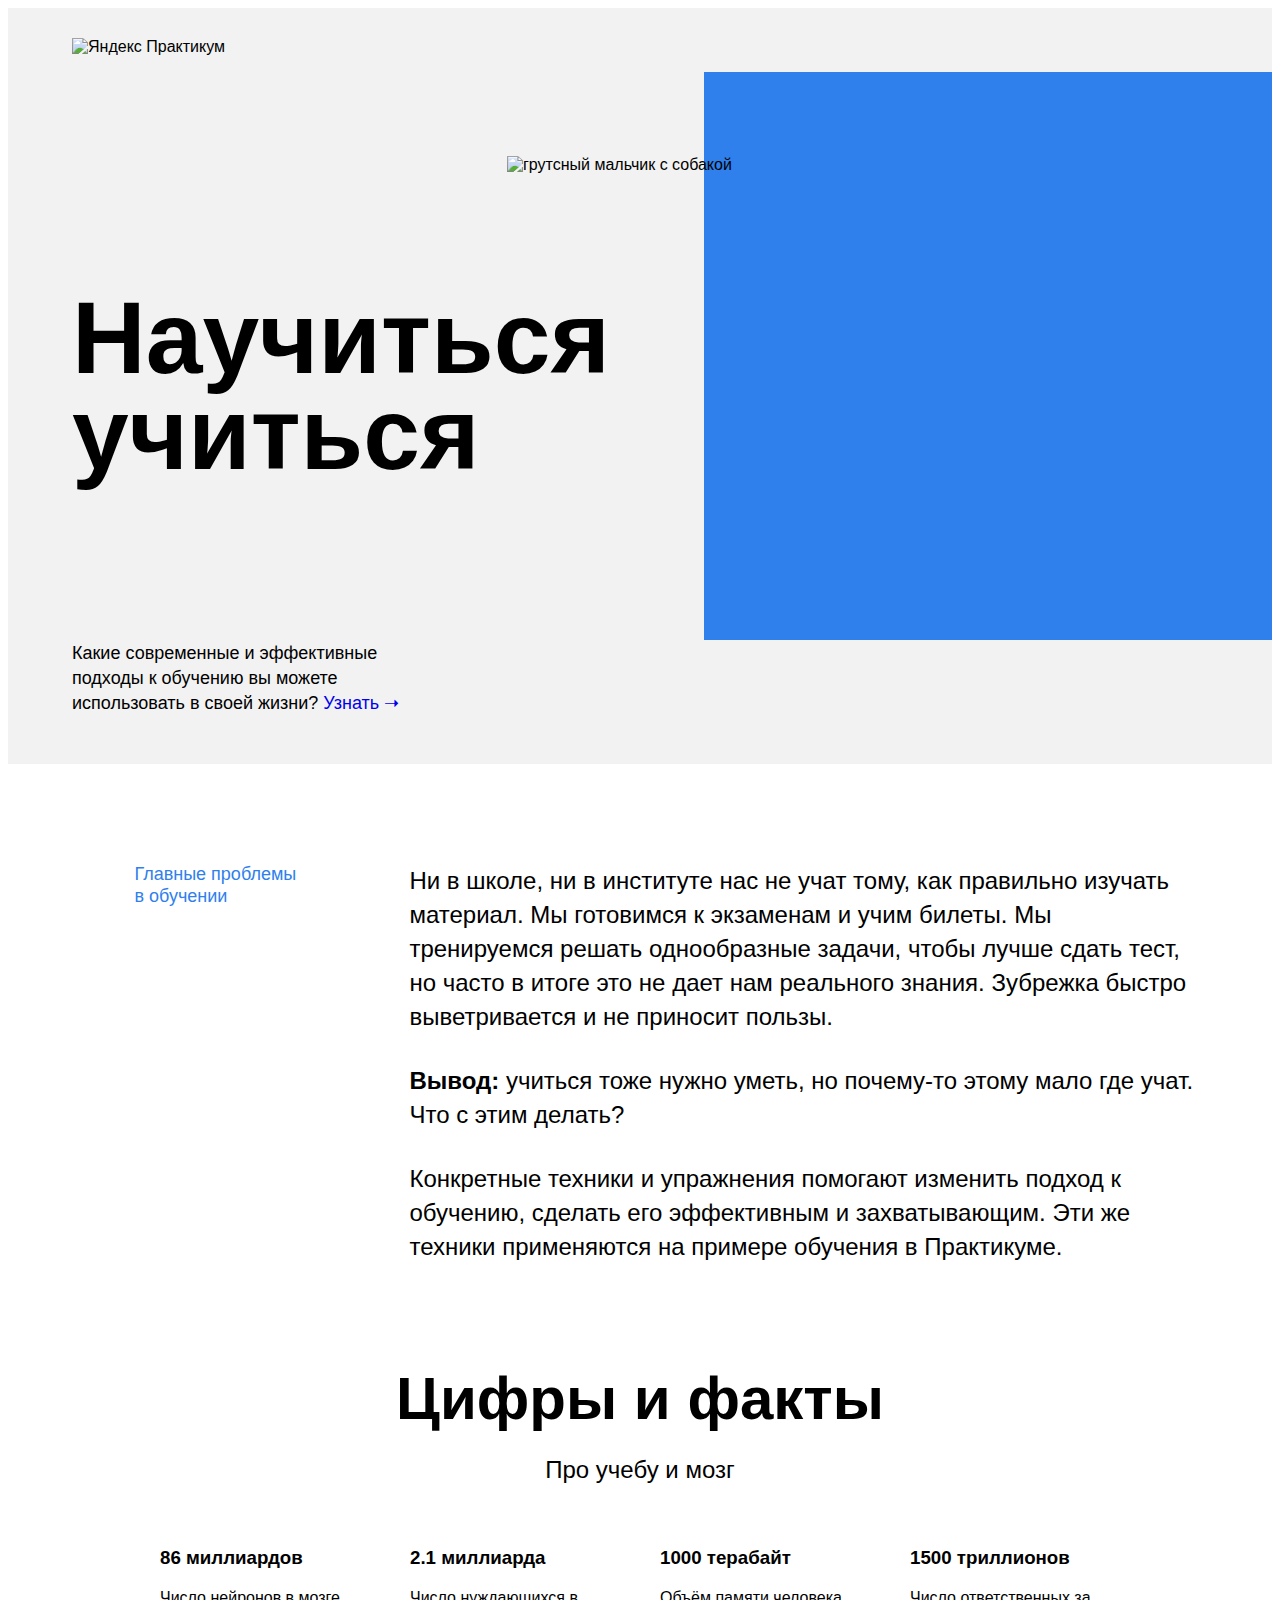
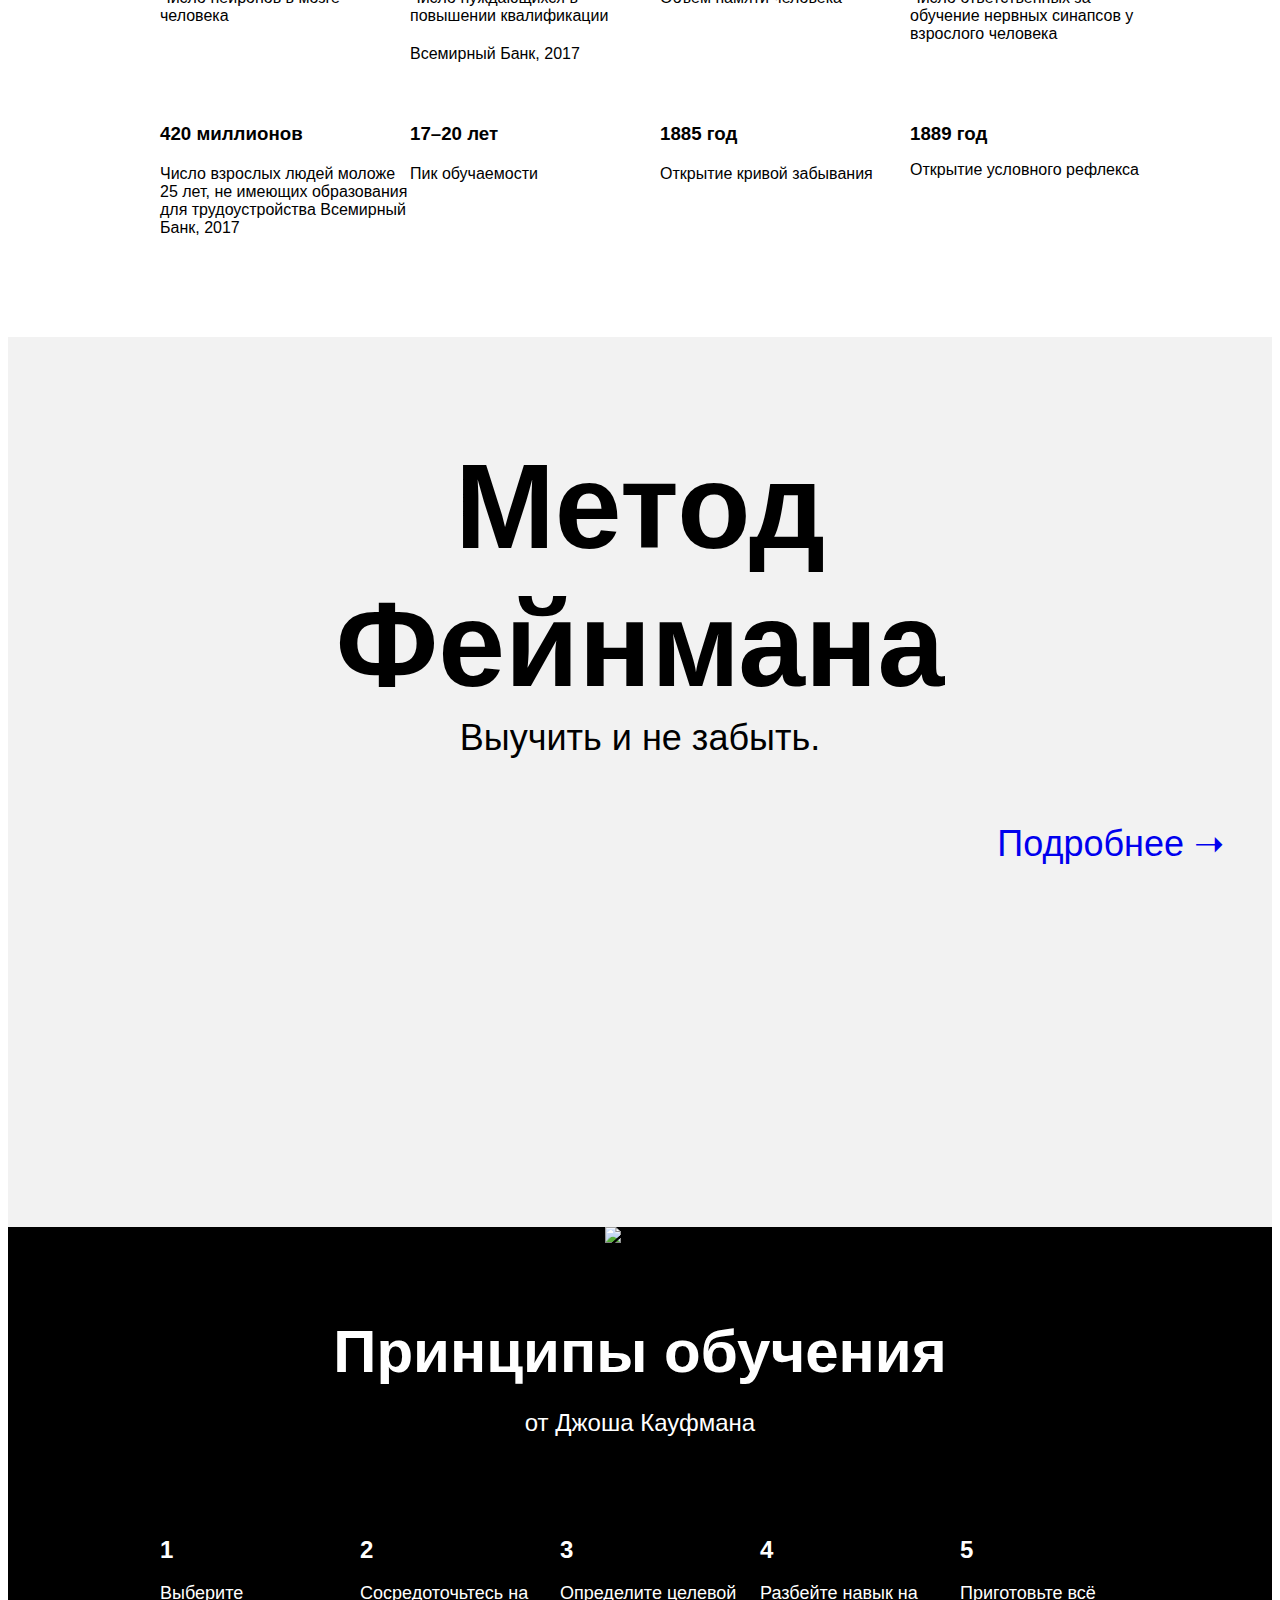
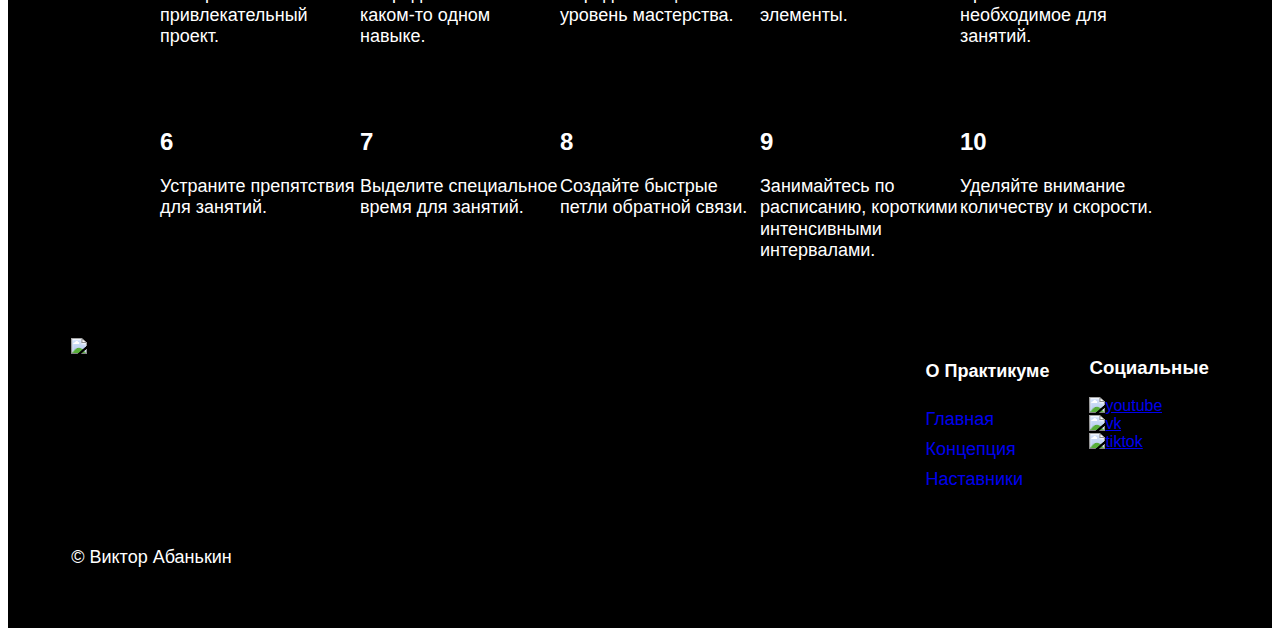
==== index.html @ 61ee126f "первый проект" ====
<!DOCTYPE html>
<html lang="ru">
<head>
  <meta charset="UTF-8">
  <meta name="viewport" content="width=device-width, initial-scale=1.0">
  <title>Научиться учиться</title>
  <link href="./style.css" rel="stylesheet">
  <link href="../how-to-learn-main/styles/normalize.css" rel="stylesheet">
</head>
<body>
  <div class="page">
    <header class="header">
      <div class="logo">
        <div class="logo_place_header">
          <img src="../how-to-learn-main/images/logo_place_header.svg" alt="Яндекс Практикум">
        </div>
      </div>
      <div class="header_title">Научиться учиться
      </div>
      <p class="header_link">Какие современные и эффективные подходы к обучению вы можете использовать в своей жизни?
        <a href="#" style="text-decoration: none;"> Узнать ➝</a></p>
        <div class="header__square-pic"></div>
        <div class="header__main-illustration">
        <img src="../how-to-learn-main/images/header-image.png" alt="грутсный мальчик с собакой">
      </div>
    </header>
    <div class="description">
      <div class="two-columns">
        <div class="two-columns_brief">Главные проблемы в обучении</div>
        <div class="two-columns_main-text">
          <div class="two-columns_paragraph">
            <div class="two-columns_paragraph_1">Ни в школе, ни в институте
              нас не учат тому, как правильно изучать материал.
              Мы готовимся к экзаменам и учим билеты.
              Мы тренируемся решать однообразные задачи,
              чтобы лучше сдать тест, но часто в итоге это не
              дает нам реального знания. Зубрежка быстро выветривается
              и не приносит пользы.
            </div>
            <div class="two-columns_paragraph_2"><span class="two-columns_paragraph_2_highlight">Вывод:</span> учиться тоже нужно уметь,
              но почему-то этому мало где учат. Что с этим делать?
            </div>
            <div class="two-columns_paragraph_3">Конкретные техники и упражнения помогают
              изменить подход к обучению, сделать его эффективным и захватывающим.
              Эти же техники применяются на примере обучения в Практикуме.
            </div>
          </div>
        </div>
      </div>
    </div>

    <div class="digits">
      <h2 class="digits_section-title">Цифры и факты</h2>
      <p class="digits_section-subtitle">Про учебу и мозг</p>
      <table class="table">
          <ul class="table_cell">
            <li class="table_cell_card">
                <h3 class="table_cell_card_heading">86 миллиардов</h3>
                <p class="table_cell_card_text">Число нейронов в мозге человека</p>
              </li>
              <li class="table_cell_card">
                <h3 class="table_cell_card_heading">2.1 миллиарда</h3>
                <p class="table_cell_card_text">Число нуждающихся в повышении квалификации</p>
                  <p class="table_cell_card_text"> Всемирный Банк, 2017</p>
              </li>
              <li class="table_cell_card">
                <h3 class="table_cell_card_heading">1000 терабайт</h3>
                <p class="table_cell_card_text">Объём памяти человека</p>
              </li>
              <li class="table_cell_card">
                <h3 class="table_cell_card_heading">1500 триллионов</h3>
                <p class="table_cell_card_text">Число ответственных за обучение нервных
                  синапсов у взрослого человека</p>
              </li>
                <li class="table_cell_card">
                  <h3 class="table_cell_card_heading">420 миллионов</h3>
                  <p class="table_cell_card_text">Число взрослых людей моложе 25 лет, не имеющих
                    образования для трудоустройства Всемирный Банк, 2017</p>
                </li>
                <li class="table_cell_card">
                  <h3 class="table_cell_card_heading">17–20 лет</h3>
                  <p class="table_cell_card_text">Пик обучаемости</p>
                </li>
                <li class="table_cell_card">
                  <h3 class="table_cell_card_heading">1885 год</h3>
                  <p class="table_cell_card_text">Открытие кривой забывания</p>
                </li>
                <li class="table_cell_card">
                  <h3 class="table_cell_card_heading">1889 год</h3>
                  <p class="card_text">Открытие условного рефлекса</p>
          </ul>
      </table>
    </div>
    <div class="feynman">
      <h2 class="feynman_title">Метод Фейнмана</h2>
      <p class="feynman_subtitle">Выучить и не забыть.</p>
      <div class="feynman_link">
        <p><a href="#" style="text-decoration: none;"> Подробнее ➝</a></p>
      </div>
    </div>
    <div class="kaufman">
      <h2 class="kaufman__section-title_theme_dark">Принципы обучения</h2>
      <p class="kaufman__section-subtitle_theme_dark">от Джоша Кауфмана</p>
      <div class="kaufman__table_theme_dark">
        <ul class="table__cell_theme_dark">
            <li class="card">
              <h3 class="card_title">1</h3>
              <p class="card_description">Выберите привлекательный проект.</p>
            </li>
            <li class="card">
              <h3 class="card_title">2</h3>
              <p class="card_description">Сосредоточьтесь на каком-то одном навыке.</p>
            </li>
            <li class="card">
              <h3 class="card_title">3</h3>
              <p class="card_description">Определите целевой уровень мастерства.</p>
            </li>
            <li class="card">
              <h3 class="card_title">4</h3>
              <p class="card_description">Разбейте навык на элементы.</p>
            </li>
            <li class="card">
              <h3 class="card_title">5</h3>
              <p class="card_description">Приготовьте всё необходимое для занятий.</p>
            </li>
            <li class="card">
              <h3 class="card_title">6</h3>
              <p class="card_description">Устраните препятствия для занятий.</p>
            </li>
            <li class="card">
              <h3 class="card_title">7</h3>
              <p class="card_description">Выделите специальное время для занятий.</p>
            </li>
            <li class="card">
              <h3 class="card_title">8</h3>
              <p class="card_description">Создайте быстрые петли обратной связи.</p>
            </li>
            <li class="card">
              <h3 class="card_title">9</h3>
              <p class="card_description">Занимайтесь по расписанию, короткими интенсивными интервалами.</p>
            </li>
            <li class="card">
              <h3 class="card_title">10</h3>
              <p class="card_description">Уделяйте внимание количеству и скорости.</p>
            </li>
          </ul>
        </ul>
      </div>
      <div class="kaufman_triangle">
        <img src="../how-to-learn-main/images/kaufman-triangle.svg" alt="голубой треугольник">
      </div>
    </div>
    <footer class="footer">
      <div class="footer_column">
        <div class="footer_columns_content_copyright">
          <div class="logo_place_footer">
            <img src="../how-to-learn-main/images/logo_place_footer.svg" alt="Яндекс Практикум">
          </div>
          <div class="footer_author">© Виктор Абанькин</div>
        </div>
        <div class="footer_columns_content_info">
          <div class="footer_column-link">
            <div class="footer_column-links">
              <ul class="heading">
                <li class="heading_1"><h3>О Практикуме</h3></li>
                <li class="heading_1">
                  <a href="#" style="text-decoration: none;">Главная</a>
                </li>
                <li class="heading_1">
                  <a href="#" style="text-decoration: none;">Концепция</a>
                </li>
                <li class="heading_1">
                  <a href="#" style="text-decoration: none;">Наставники</a>
                </li>
              </ul>
            </div>
            <div class="footer_social-icon">
              <ul class="social_icon">
                <li class="icon"><h3>Социальные</h3></li>
                <li class="icon">
                  <a href="#">
                    <img src="../how-to-learn-main/youtube-icon.svg" alt="youtube">
                  </a>
                </li>
                <li class="icon">
                  <a href="#">
                    <img src="../how-to-learn-main/images/vk_color_white.svg" alt="vk">
                  </a>
                </li>
                <li class="icon">
                  <a href="#">
                    <img src="../how-to-learn-main/images/tiktok-icon.svg" alt="tiktok">
                  </a>
                </li>
              </ul>
            </div>
          </div>
        </div>
      </div>
    </footer>
  </div>
</body>
</html>
---- style.css ----
@font-face {
  font-family: Arial, Helvetica, sans-serif;
  src: ();
}
.page {
  min-width: 1100px;
  /* мы ещё не умеем делать мобильную версию сайта, */
  /* поэтому выше установлена минимальная ширина страницы */
  max-width: 1600px;
  /* выше установили ограничение по максимальной ширине */
  margin: 0 auto;
  /* выше для экранов больше 1600px отцентрировали весь контент */
  font-family: 'Helvetica Neue', Arial, sans-serif;
  position: relative;
}

.header {
  height: 100vh;
  min-height: 600px;
  max-height: 756px;
  /* выше установили ограничения для секции */
  display: flex;
  background-color: #f2f2f2;
  position: relative;
}

.logo {
  position: absolute;
  top: 30px;
  left: 64px;
  z-index: 1;

}

.logo_place_header {
width: 228px;
height: 32px;
margin-top: 0;
}

.header_title {
  position: relative;
  display: flex;
  flex-direction: row;
  align-items: center;
  padding-left: 64px;
  width: 730px;
  font-size: 102px;
  line-height: 96px;
  font-weight: 600;
  z-index: 1;
  }

.header_link {
  padding-left: 64px;
  width: 338px;
  position: absolute;
  bottom: 30px;
  font-size: 18px;
  line-height: 25px;
  font-weight: normal;
  z-index: 1;
}

/* ниже мы привели пример двух селекторов, чтобы вы вспомнили запись элемента */
.header__square-pic {
  height: 568px;
  width: 568px;
  background-color: #2f80ed;
  top: 64px;
  right: 0;
  position: absolute;
}


.header__main-illustration img {
  width: 765px;
  height: 608px;
  bottom: 0px;
  right: 0px;
  position: absolute;
}

.description {
  display: flex;
  justify-content: center;
}

.two-columns {
  display: inherit;
  min-width: 784px;
  width: 80%;
  padding-top: 100px;
}

.two-columns_brief {
  line-height: 1.2;
  font-size: 18px;
  font-weight: normal;
  color: #2f80ed;
  min-width: 175px;
}

.two-columns_paragraph {
  min-width: 784px;
  width: 80%;
  padding-left: 100px;
  display: flex;
  flex-direction: column;
}

.two-columns_paragraph_1 {
line-height: 34px;
font-size: 24px;
font-weight: normal;
}

.two-columns_paragraph_2 {
line-height: 34px;
font-size: 24px;
padding-top: 30px;
}

.two-columns_paragraph_2_highlight {
  color: black;
  font-weight: bold;
}

.two-columns_paragraph_3 {
  line-height: 34px;
  font-size: 24px;
  font-weight: normal;
  padding-top: 30px;
  }

.digits_section-title {
text-align: center;
margin-left: auto;
margin-right: auto;
line-height: 1.15;
font-size: 60px;
font-weight: 600;
margin-bottom: 0;
margin-top: 0;
padding-bottom: 0;
padding-top: 100px;
}

.digits_section-subtitle {
  padding-top: 20px;
  text-align: center;
  margin-left: auto;
  margin-right: auto;
  padding-top: 20px;
  line-height: 34px;
  font-size: 24px;
  font-weight: normal;
  margin-top: 0;
  margin-bottom: 0;
}

.table {
  margin-left: auto;
  margin-right: auto;
  width: 1100px;
  padding-left: 0;
  padding-right: 0;
}

.table_cell {
  width: 1100px;
  list-style-type: none;
  margin-top: 0;
  margin-bottom: 0;
  display: flex;
  flex-wrap: wrap;
  flex-direction: row;
  align-items: baseline;
  justify-content: center;
  margin-left: auto;
  margin-right: auto;
  padding-top: 0;
  padding-bottom: 0;
}

.table_cell_card {
  width: 250px;
  padding-top: 60px;
  margin-top: 0;
  margin-bottom: 0;
  padding-bottom: 0;
}
.table_cell_card_heading {
  margin-top: 0;
  padding-top: 0;
  margin-bottom: 0;
}

.table_cell_card_text {
  margin-top: 0;
  padding-top: 20px;
  margin-bottom: 0;
}

.feynman {
  position: relative;
  height: 890px;
  background-image: url(../how-to-learn-main/images/feynman.png);
  background-size: 867px 637px;
  background-repeat: no-repeat;
  background-position: left bottom;
  background-color: #f2f2f2;
  margin-top: 0;
  padding-top: 0;
}

.feynman_title {
  display: block;
  text-align: center;
  margin-right : auto;
  margin-left: auto;
  top: 100px;
  width: 648px;
  line-height: 1.15;
  font-size: 120px;
  font-weight: 600;
  position: relative;
  }

.feynman_subtitle {
  text-align: center;
  top: 70px;
  line-height: 51px;
  font-size: 36px;
  font-weight: normal;
  }

.feynman_link {
  top: 50%;
  right: 48px;
  text-align: right;
  line-height: 51px;
  font-size: 36px;
  font-weight: normal;
  position: absolute;
  text-decoration: none;
}

.kaufman {
  background-color: #000000;
  overflow: hidden;
  position: relative;
}

.kaufman__section-title_theme_dark {
  text-align: center;
  z-index: 2;
  color: white;
  line-height: 1.15;
  font-size: 60px;
  font-weight: 600;
  margin: 0px;
  position: relative;
  padding-top: 90px;
}

.kaufman_triangle {
  right: -210px;
  top: 0;
  position: absolute;
  z-index: 1;
  width: 877px;
  height: 877px;
}

.kaufman__section-subtitle_theme_dark {
  text-align: center;
  z-index: 2;
  color: white;
  top: 20px;
  margin-top: 0;
  line-height: 34px;
  font-size: 24px;
  font-weight: normal;
  margin-bottom: 0;
  padding-bottom: 0;
  padding-top: 20px;
}

.kaufman__table_theme_dark {
  width: 1100px;
  margin-left: auto;
  margin-right: auto;
  padding-top: 0;
  margin-top: 0;
  margin-bottom: 0;
}

.table__cell_theme_dark {
  color: white;
  z-index: 2;
  position: relative;
  display: flex;
  flex-wrap: wrap;
  flex-direction: row;
  align-items: baseline;
  justify-content: center;
  list-style-type: none;
  position: relative;
  padding-top: 0;
}

.card {
  width: 200px;
  box-sizing: border-box;
  margin: 0;
  padding: 0;
}

.card_title {
  padding-top: 80px;
  margin-bottom: 0;
  margin-top: 0;
  padding-bottom: 20px;
  line-height: 1.15;
  font-size: 24px;
  font-weight: 600;
}

.card_description {
  padding-top: 0;
  margin-top: 0;
  padding-bottom: 80px;
  line-height: 1.2;
  font-size: 18px;
  font-weight: normal;
  width: 200px;
  margin-bottom: 0;
  padding-bottom: 0;
}

.footer {
  min-height: 350px;
  background-color: #000000;
  padding: 0;
  position: absolute;
  width: 100%;
}

.footer_column {
  min-height: 250px;
  margin-top: 60px;
  margin-bottom: 40px;
  width: 90%;
  margin-left: auto;
  margin-right: auto;
  position: relative;
  flex-basis: 711px;
  display: flex;
  justify-content: space-between;
}

.footer_columns_content_copyright {
  width: 50%;
}

.logo_place_footer {
  width: 228px;
  height: 32px;
}

.footer_author {
  color: white;
  position: absolute;
  margin: 18px 0 18px 0;
  bottom: 0;
  left: 0;
  line-height: 25px;
  font-size: 18px;
  font-weight: normal;
}

.footer_columns_content_info{
  width: 50%;
  display: flex;
  justify-content: flex-end;
  margin-top: 0;
  padding-top: 0;
}

.footer_column-link {
  min-height: 250px;
  right: 0;
  display: flex;
  justify-content: flex-start;
  align-items: start;
  color: white;

}

.social_icon {
  list-style-type: none;
}

.heading {
  list-style-type: none;
}

.heading_1 {
  line-height: 30px;
  font-size: 18px;
  font-weight: normal;
}

.heading_1 h3 {
  line-height: 30px;
  font-size: 18px;
  font-weight: 600;
}
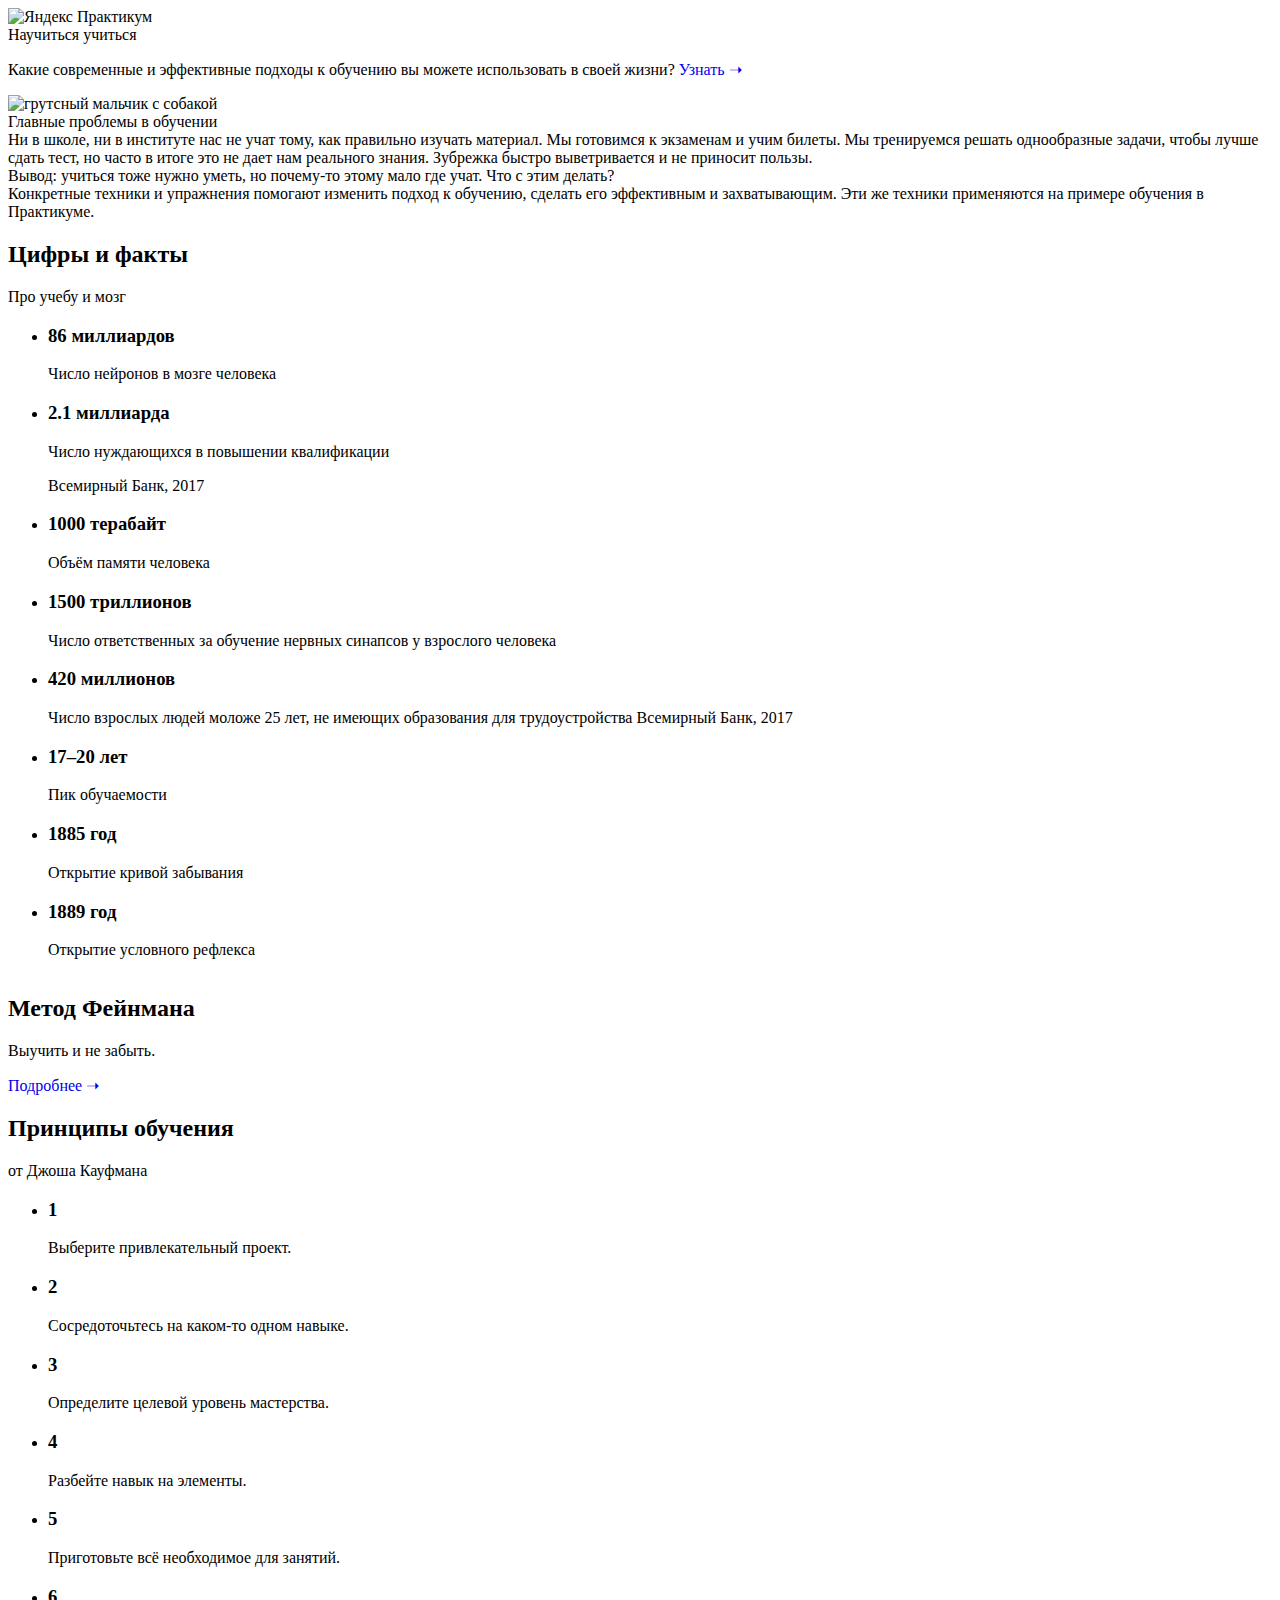
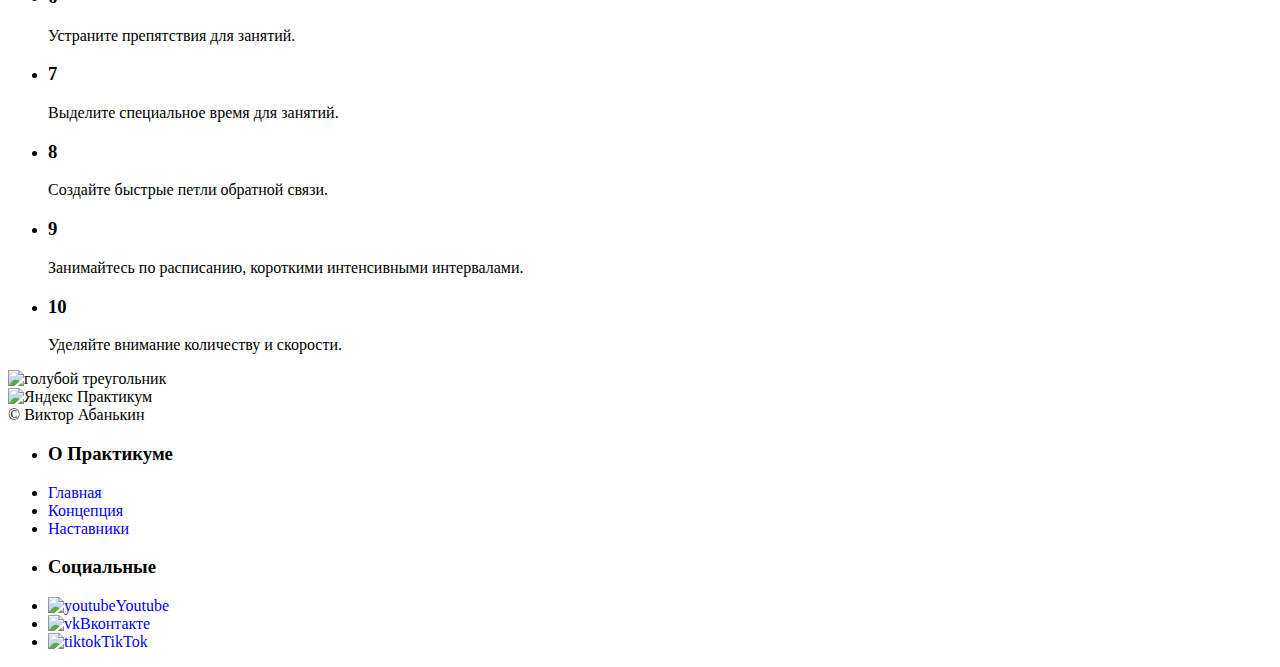
==== commit cb3f2701: "Add files via upload" ====
--- a/index.html
+++ b/index.html
@@ -4,15 +4,15 @@
   <meta charset="UTF-8">
   <meta name="viewport" content="width=device-width, initial-scale=1.0">
   <title>Научиться учиться</title>
-  <link href="./style.css" rel="stylesheet">
-  <link href="../how-to-learn-main/styles/normalize.css" rel="stylesheet">
+  <link href="./styles/style.css" rel="stylesheet">
+  <link href="./styles/normalize.css" rel="stylesheet">
 </head>
 <body>
   <div class="page">
     <header class="header">
       <div class="logo">
         <div class="logo_place_header">
-          <img src="../how-to-learn-main/images/logo_place_header.svg" alt="Яндекс Практикум">
+          <img src="./images/logo_place_header.svg" alt="Яндекс Практикум">
         </div>
       </div>
       <div class="header_title">Научиться учиться
@@ -21,9 +21,9 @@
         <a href="#" style="text-decoration: none;"> Узнать ➝</a></p>
         <div class="header__square-pic"></div>
         <div class="header__main-illustration">
-        <img src="../how-to-learn-main/images/header-image.png" alt="грутсный мальчик с собакой">
-      </div>
-    </header>
+        <img src="./images/header-image.png" alt="грутсный мальчик с собакой">
+        </div>
+      </header>
     <div class="description">
       <div class="two-columns">
         <div class="two-columns_brief">Главные проблемы в обучении</div>
@@ -48,7 +48,6 @@
         </div>
       </div>
     </div>
-
     <div class="digits">
       <h2 class="digits_section-title">Цифры и факты</h2>
       <p class="digits_section-subtitle">Про учебу и мозг</p>
@@ -88,6 +87,7 @@
                 <li class="table_cell_card">
                   <h3 class="table_cell_card_heading">1889 год</h3>
                   <p class="card_text">Открытие условного рефлекса</p>
+                </li>
           </ul>
       </table>
     </div>
@@ -144,17 +144,16 @@
               <p class="card_description">Уделяйте внимание количеству и скорости.</p>
             </li>
           </ul>
-        </ul>
       </div>
       <div class="kaufman_triangle">
-        <img src="../how-to-learn-main/images/kaufman-triangle.svg" alt="голубой треугольник">
+        <img src="./images/kaufman-triangle.svg" alt="голубой треугольник">
       </div>
     </div>
     <footer class="footer">
       <div class="footer_column">
         <div class="footer_columns_content_copyright">
           <div class="logo_place_footer">
-            <img src="../how-to-learn-main/images/logo_place_footer.svg" alt="Яндекс Практикум">
+            <img src="./images/logo_place_footer.svg" alt="Яндекс Практикум">
           </div>
           <div class="footer_author">© Виктор Абанькин</div>
         </div>
@@ -178,18 +177,18 @@
               <ul class="social_icon">
                 <li class="icon"><h3>Социальные</h3></li>
                 <li class="icon">
-                  <a href="#">
-                    <img src="../how-to-learn-main/youtube-icon.svg" alt="youtube">
+                  <a href="#" style="text-decoration: none;">
+                    <img src="./images/youtube-icon.svg" alt="youtube">Youtube
                   </a>
                 </li>
                 <li class="icon">
-                  <a href="#">
-                    <img src="../how-to-learn-main/images/vk_color_white.svg" alt="vk">
+                  <a href="#" style="text-decoration: none;">
+                    <img src="./images/vk_color_white.svg" alt="vk">Вконтакте
                   </a>
                 </li>
                 <li class="icon">
-                  <a href="#">
-                    <img src="../how-to-learn-main/images/tiktok-icon.svg" alt="tiktok">
+                  <a href="#" style="text-decoration: none;">
+                    <img src="./images/tiktok-icon.svg" alt="tiktok">TikTok
                   </a>
                 </li>
               </ul>
